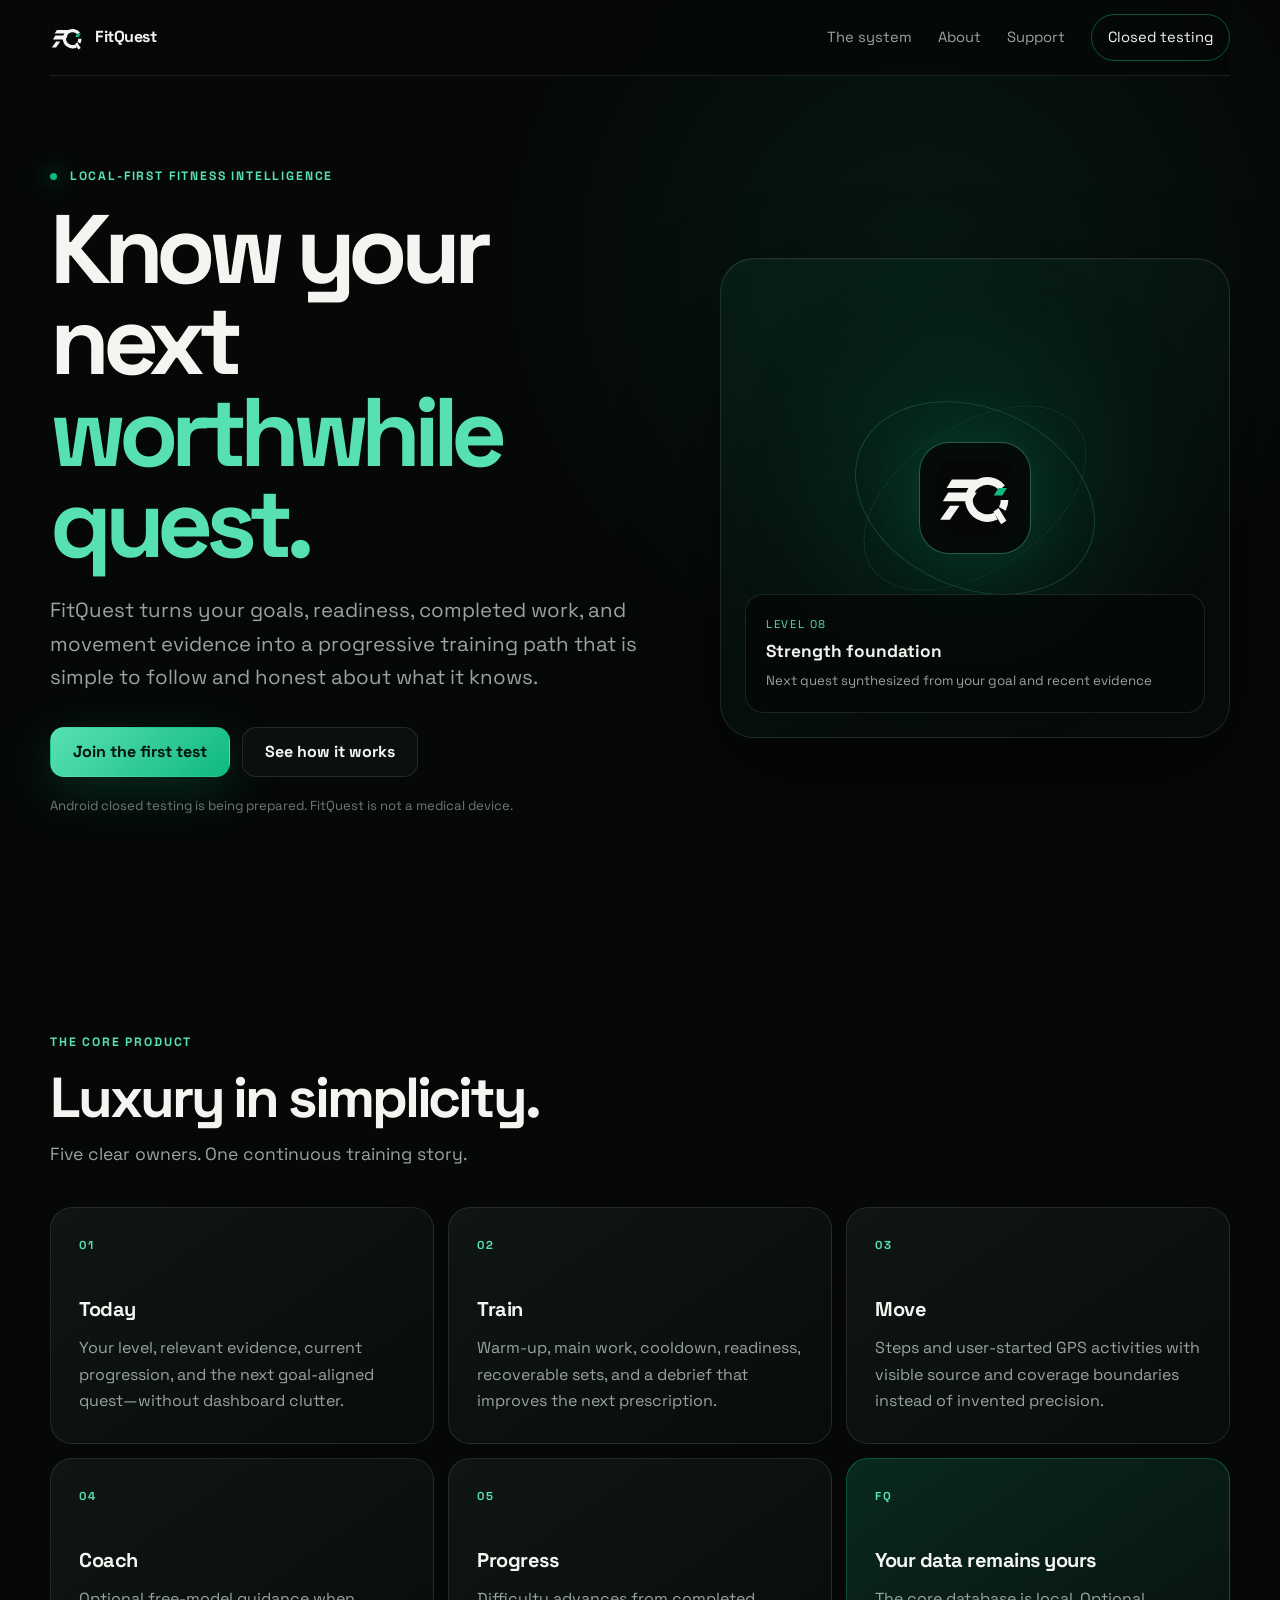
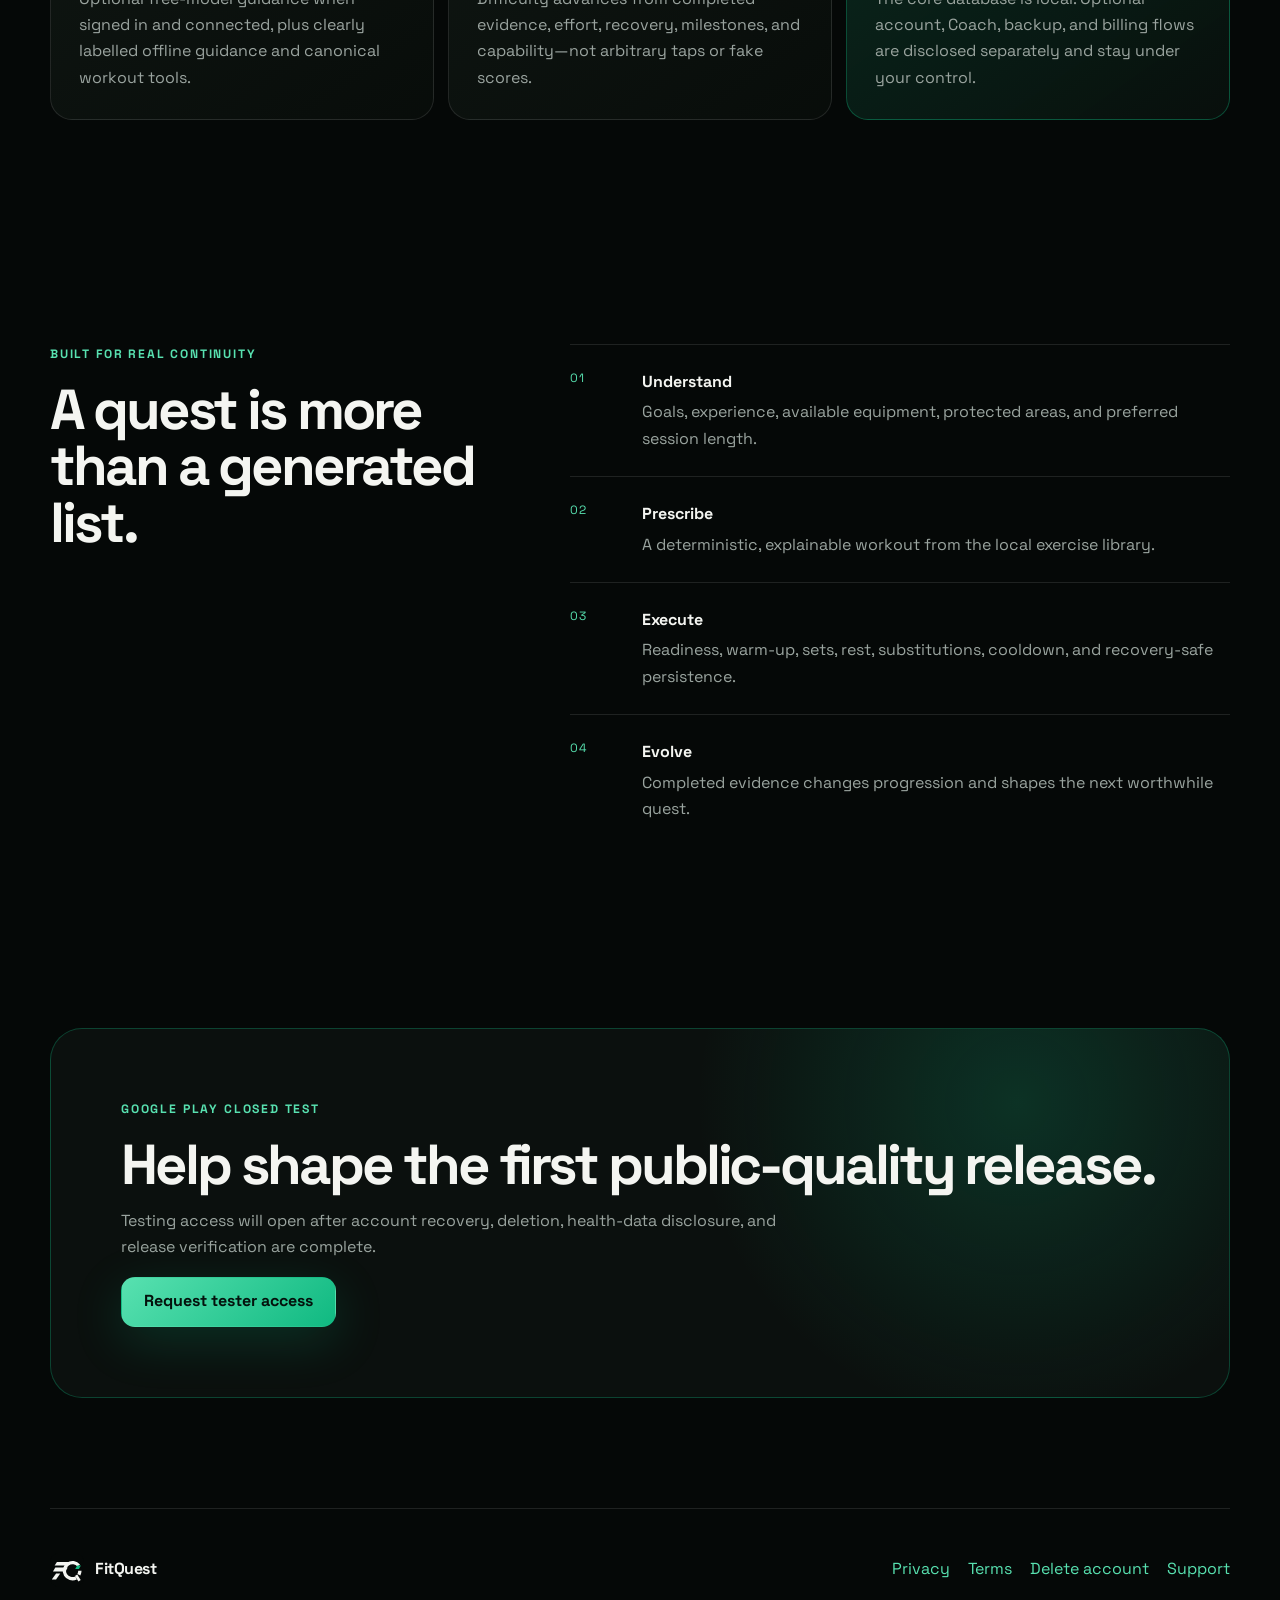
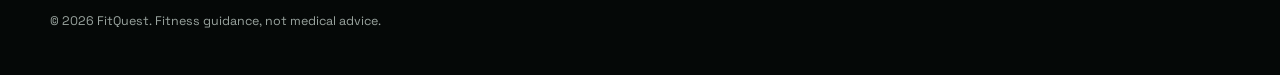
==== index.html @ b7fdf528 "Publish FitQuest website" ====
<!doctype html>
<html lang="en">
<head>
  <meta charset="utf-8">
  <meta name="viewport" content="width=device-width,initial-scale=1">
  <meta name="description" content="FitQuest is a local-first fitness quest engine that turns goals and training evidence into a clear next workout.">
  <meta name="theme-color" content="#050807">
  <meta property="og:title" content="FitQuest — Your next worthwhile quest">
  <meta property="og:description" content="Progressive workouts, honest movement evidence, and optional AI guidance in one premium fitness system.">
  <title>FitQuest — Your next worthwhile quest</title>
  <link rel="icon" href="brand-mark.svg" type="image/svg+xml">
  <link rel="stylesheet" href="css/release.css">
</head>
<body>
  <header class="site-header">
    <a class="brand" href="index.html"><img src="brand-mark.svg" alt=""><span>FitQuest</span></a>
    <nav aria-label="Primary">
      <a href="#system">The system</a>
      <a href="about.html">About</a>
      <a href="support.html">Support</a>
      <a class="nav-action" href="#testing">Closed testing</a>
    </nav>
  </header>

  <main>
    <section class="hero">
      <div class="hero-copy">
        <p class="eyebrow"><span class="signal"></span> Local-first fitness intelligence</p>
        <h1>Know your next <span>worthwhile quest.</span></h1>
        <p class="lede">FitQuest turns your goals, readiness, completed work, and movement evidence into a progressive training path that is simple to follow and honest about what it knows.</p>
        <div class="actions">
          <a class="button primary" href="#testing">Join the first test</a>
          <a class="button secondary" href="#system">See how it works</a>
        </div>
        <p class="fine">Android closed testing is being prepared. FitQuest is not a medical device.</p>
      </div>
      <div class="quest-visual" aria-label="FitQuest progression preview">
        <div class="orbit orbit-a"></div>
        <div class="orbit orbit-b"></div>
        <div class="quest-core"><img src="brand-mark.svg" alt="FitQuest mark"></div>
        <div class="quest-label"><span>LEVEL 08</span><strong>Strength foundation</strong><small>Next quest synthesized from your goal and recent evidence</small></div>
      </div>
    </section>

    <section class="section" id="system">
      <p class="eyebrow">The CORE Product</p>
      <h2>Luxury in simplicity.</h2>
      <p class="section-intro">Five clear owners. One continuous training story.</p>
      <div class="feature-grid">
        <article class="panel"><span class="index">01</span><h3>Today</h3><p>Your level, relevant evidence, current progression, and the next goal-aligned quest—without dashboard clutter.</p></article>
        <article class="panel"><span class="index">02</span><h3>Train</h3><p>Warm-up, main work, cooldown, readiness, recoverable sets, and a debrief that improves the next prescription.</p></article>
        <article class="panel"><span class="index">03</span><h3>Move</h3><p>Steps and user-started GPS activities with visible source and coverage boundaries instead of invented precision.</p></article>
        <article class="panel"><span class="index">04</span><h3>Coach</h3><p>Optional free-model guidance when signed in and connected, plus clearly labelled offline guidance and canonical workout tools.</p></article>
        <article class="panel"><span class="index">05</span><h3>Progress</h3><p>Difficulty advances from completed evidence, effort, recovery, milestones, and capability—not arbitrary taps or fake scores.</p></article>
        <article class="panel accent-panel"><span class="index">FQ</span><h3>Your data remains yours</h3><p>The core database is local. Optional account, Coach, backup, and billing flows are disclosed separately and stay under your control.</p></article>
      </div>
    </section>

    <section class="section split">
      <div>
        <p class="eyebrow">Built for real continuity</p>
        <h2>A quest is more than a generated list.</h2>
      </div>
      <ol class="flow">
        <li><span>01</span><div><strong>Understand</strong><p>Goals, experience, available equipment, protected areas, and preferred session length.</p></div></li>
        <li><span>02</span><div><strong>Prescribe</strong><p>A deterministic, explainable workout from the local exercise library.</p></div></li>
        <li><span>03</span><div><strong>Execute</strong><p>Readiness, warm-up, sets, rest, substitutions, cooldown, and recovery-safe persistence.</p></div></li>
        <li><span>04</span><div><strong>Evolve</strong><p>Completed evidence changes progression and shapes the next worthwhile quest.</p></div></li>
      </ol>
    </section>

    <section class="cta" id="testing">
      <p class="eyebrow">Google Play closed test</p>
      <h2>Help shape the first public-quality release.</h2>
      <p>Testing access will open after account recovery, deletion, health-data disclosure, and release verification are complete.</p>
      <a class="button primary" href="mailto:fitquestsupp0rt@gmail.com?subject=FitQuest%20closed%20test">Request tester access</a>
    </section>
  </main>

  <footer>
    <a class="brand" href="index.html"><img src="brand-mark.svg" alt=""><span>FitQuest</span></a>
    <div><a href="privacy.html">Privacy</a><a href="terms.html">Terms</a><a href="delete-account.html">Delete account</a><a href="support.html">Support</a></div>
    <p>© 2026 FitQuest. Fitness guidance, not medical advice.</p>
  </footer>
</body>
</html>
---- css/release.css ----
@import url('https://fonts.googleapis.com/css2?family=Space+Grotesk:wght@400;500;600;700&display=swap');

:root {
  --bg: #050807;
  --surface: #0b100e;
  --surface-2: #111815;
  --border: rgba(244, 245, 241, .11);
  --text: #f4f5f1;
  --muted: #9aa49f;
  --accent: #10b981;
  --accent-2: #58e1b0;
  --danger: #f16868;
  --max: 1180px;
}

* { box-sizing: border-box; }
html { background: var(--bg); color-scheme: dark; scroll-behavior: smooth; }
body { margin: 0; color: var(--text); background: radial-gradient(circle at 72% 8%, rgba(16,185,129,.09), transparent 26rem), var(--bg); font-family: 'Space Grotesk', system-ui, sans-serif; line-height: 1.65; -webkit-font-smoothing: antialiased; }
body::before { content: ""; position: fixed; inset: 0; pointer-events: none; opacity: .13; background-image: linear-gradient(rgba(255,255,255,.018) 1px, transparent 1px), linear-gradient(90deg, rgba(255,255,255,.018) 1px, transparent 1px); background-size: 44px 44px; mask-image: linear-gradient(to bottom, black, transparent 80%); }
a { color: var(--accent-2); text-decoration: none; }
a:hover { color: #fff; }
.site-header { position: sticky; top: 0; z-index: 5; display: flex; align-items: center; justify-content: space-between; width: min(calc(100% - 40px), var(--max)); min-height: 76px; margin: 0 auto; border-bottom: 1px solid var(--border); background: rgba(5,8,7,.82); backdrop-filter: blur(18px); }
.brand { display: inline-flex; align-items: center; gap: 11px; color: var(--text); font-weight: 700; letter-spacing: -.03em; }
.brand img { width: 34px; height: 34px; border-radius: 9px; }
nav { display: flex; align-items: center; gap: 26px; font-size: .92rem; }
nav a { color: var(--muted); }
nav a[aria-current="page"] { color: var(--text); }
.nav-action { padding: 10px 16px; color: var(--text); border: 1px solid rgba(16,185,129,.42); border-radius: 999px; }
main { position: relative; }
.hero { display: grid; grid-template-columns: minmax(0,1.08fr) minmax(340px,.92fr); align-items: center; gap: 72px; width: min(calc(100% - 40px), var(--max)); min-height: 720px; margin: 0 auto; padding: 90px 0; }
.eyebrow { margin: 0 0 18px; color: var(--accent-2); font-size: .76rem; font-weight: 700; letter-spacing: .15em; text-transform: uppercase; }
.signal { display: inline-block; width: 7px; height: 7px; margin-right: 8px; border-radius: 50%; background: var(--accent); box-shadow: 0 0 20px var(--accent); }
h1,h2,h3,p { margin-top: 0; }
h1 { max-width: 760px; margin-bottom: 24px; font-size: clamp(3.2rem, 7.6vw, 6.8rem); line-height: .94; letter-spacing: -.075em; }
h1 span { color: var(--accent-2); }
h2 { margin-bottom: 14px; font-size: clamp(2.2rem, 4.4vw, 4.25rem); line-height: 1; letter-spacing: -.055em; }
h3 { margin-bottom: 9px; font-size: 1.25rem; letter-spacing: -.025em; }
.lede,.document-lede { max-width: 710px; color: var(--muted); font-size: clamp(1.05rem, 1.7vw, 1.28rem); }
.actions { display: flex; flex-wrap: wrap; gap: 12px; margin: 32px 0 18px; }
.button { display: inline-flex; min-height: 50px; align-items: center; justify-content: center; padding: 0 22px; border: 1px solid transparent; border-radius: 14px; font: inherit; font-weight: 700; cursor: pointer; transition: transform .2s ease, border-color .2s ease, background .2s ease; }
.button:hover { transform: translateY(-2px); }
.button.primary { color: #04110c; background: linear-gradient(135deg, var(--accent-2), var(--accent)); box-shadow: 0 14px 50px rgba(16,185,129,.2); }
.button.secondary { color: var(--text); border-color: var(--border); background: var(--surface); }
.button.danger { color: white; background: #9f3232; }
.button.full { width: 100%; margin-top: 12px; }
.fine { color: #6f7a74; font-size: .82rem; }
.quest-visual { position: relative; display: grid; min-height: 480px; place-items: center; overflow: hidden; border: 1px solid var(--border); border-radius: 34px; background: linear-gradient(145deg, rgba(16,185,129,.07), rgba(10,14,12,.35)); box-shadow: inset 0 1px rgba(255,255,255,.04), 0 30px 90px rgba(0,0,0,.4); }
.quest-visual::before { content: ""; position: absolute; width: 62%; aspect-ratio: 1; border-radius: 50%; background: rgba(16,185,129,.08); filter: blur(52px); }
.orbit { position: absolute; width: 250px; aspect-ratio: 1; border: 1px solid rgba(88,225,176,.22); border-radius: 50%; }
.orbit-a { transform: rotate(24deg) scaleY(.72); }
.orbit-b { transform: rotate(-34deg) scaleY(.58); border-style: dashed; }
.quest-core { z-index: 1; display: grid; width: 112px; aspect-ratio: 1; place-items: center; border: 1px solid rgba(88,225,176,.38); border-radius: 30px; background: rgba(5,8,7,.88); box-shadow: 0 0 70px rgba(16,185,129,.21); }
.quest-core img { width: 78px; border-radius: 19px; }
.quest-label { position: absolute; right: 24px; bottom: 24px; left: 24px; display: grid; padding: 20px; border: 1px solid var(--border); border-radius: 18px; background: rgba(5,8,7,.78); backdrop-filter: blur(14px); }
.quest-label span { color: var(--accent-2); font-size: .7rem; letter-spacing: .14em; }
.quest-label strong { margin: 4px 0; font-size: 1.08rem; }
.quest-label small { color: var(--muted); }
.section { width: min(calc(100% - 40px), var(--max)); margin: 0 auto; padding: 112px 0; }
.section-intro { margin-bottom: 38px; color: var(--muted); font-size: 1.1rem; }
.feature-grid { display: grid; grid-template-columns: repeat(3,1fr); gap: 14px; }
.panel { border: 1px solid var(--border); border-radius: 22px; padding: 28px; background: linear-gradient(145deg, rgba(17,24,21,.88), rgba(9,13,11,.88)); }
.panel p { margin-bottom: 0; color: var(--muted); }
.index { display: block; margin-bottom: 38px; color: var(--accent-2); font-size: .72rem; font-weight: 700; letter-spacing: .14em; }
.accent-panel { border-color: rgba(16,185,129,.35); background: linear-gradient(145deg, rgba(11,54,39,.72), rgba(9,16,13,.92)); }
.split { display: grid; grid-template-columns: .8fr 1.2fr; gap: 80px; }
.flow { margin: 0; padding: 0; list-style: none; }
.flow li { display: grid; grid-template-columns: 54px 1fr; gap: 18px; padding: 24px 0; border-top: 1px solid var(--border); }
.flow li > span { color: var(--accent-2); font-size: .75rem; letter-spacing: .12em; }
.flow p { margin: 4px 0 0; color: var(--muted); }
.cta { width: min(calc(100% - 40px), var(--max)); margin: 70px auto 110px; padding: 70px; border: 1px solid rgba(16,185,129,.3); border-radius: 32px; background: radial-gradient(circle at 82% 20%, rgba(16,185,129,.2), transparent 20rem), var(--surface); }
.cta p:not(.eyebrow) { max-width: 680px; color: var(--muted); }
footer { display: grid; grid-template-columns: 1fr auto; align-items: center; gap: 24px; width: min(calc(100% - 40px), var(--max)); margin: 0 auto; padding: 44px 0; border-top: 1px solid var(--border); color: var(--muted); }
footer div { display: flex; flex-wrap: wrap; gap: 18px; }
footer p { grid-column: 1/-1; margin: 0; font-size: .78rem; }
.document { width: min(calc(100% - 40px), 900px); margin: 0 auto; padding: 110px 0 130px; }
.document.narrow { max-width: 760px; }
.document > h1 { font-size: clamp(3rem, 7vw, 5.8rem); }
.document-lede { margin-bottom: 46px; }
.prose { padding: clamp(26px, 5vw, 52px); }
.prose h2 { margin-top: 44px; font-size: clamp(1.65rem, 3vw, 2.35rem); }
.prose h2:first-child { margin-top: 0; }
.prose h3 { margin-top: 30px; }
.prose p,.prose li { color: var(--muted); }
.prose ul,.prose ol { padding-left: 22px; }
.prose li { margin: 8px 0; }
.callout { margin: 24px 0; padding: 24px 26px; border: 1px solid rgba(16,185,129,.32); border-radius: 18px; background: rgba(16,185,129,.07); }
.callout strong { display: block; margin-bottom: 7px; }
.callout p { margin: 0; color: var(--muted); }
.callout.warning { border-color: rgba(241,104,104,.34); background: rgba(241,104,104,.07); }
.faq { display: grid; gap: 12px; margin-top: 48px; }
.faq details { border: 1px solid var(--border); border-radius: 18px; background: var(--surface); }
.faq summary { padding: 22px 24px; font-weight: 700; cursor: pointer; }
.faq details p { margin: 0; padding: 0 24px 24px; color: var(--muted); }
.recovery-shell { display: grid; min-height: 100vh; place-items: center; padding: 24px; }
.recovery-card { width: min(100%, 510px); padding: clamp(28px, 6vw, 52px); border: 1px solid var(--border); border-radius: 30px; background: rgba(11,16,14,.94); box-shadow: 0 30px 100px rgba(0,0,0,.5); }
.recovery-card h1 { font-size: clamp(2.4rem, 9vw, 4.2rem); }
.recovery-card > p:not(.eyebrow) { color: var(--muted); }
.recovery-mark { display: grid; width: 72px; height: 72px; place-items: center; margin-bottom: 28px; border: 1px solid rgba(16,185,129,.35); border-radius: 20px; background: rgba(16,185,129,.06); }
.recovery-mark img { width: 54px; border-radius: 14px; }

@media (max-width: 860px) {
  nav a:not(.nav-action) { display: none; }
  .hero { grid-template-columns: 1fr; min-height: auto; padding-top: 70px; }
  .quest-visual { min-height: 390px; }
  .feature-grid { grid-template-columns: 1fr 1fr; }
  .split { grid-template-columns: 1fr; gap: 28px; }
  .cta { padding: 42px 28px; }
}

@media (max-width: 580px) {
  .site-header { width: min(calc(100% - 28px), var(--max)); }
  .brand span { font-size: .95rem; }
  .hero,.section,.cta,footer,.document { width: min(calc(100% - 28px), var(--max)); }
  .hero { gap: 44px; padding: 58px 0 80px; }
  .feature-grid { grid-template-columns: 1fr; }
  .section { padding: 82px 0; }
  .quest-visual { min-height: 340px; border-radius: 26px; }
  .quest-core { width: 92px; }
  footer { grid-template-columns: 1fr; }
}

@media (prefers-reduced-motion: reduce) {
  *,*::before,*::after { scroll-behavior: auto !important; transition: none !important; animation: none !important; }
}
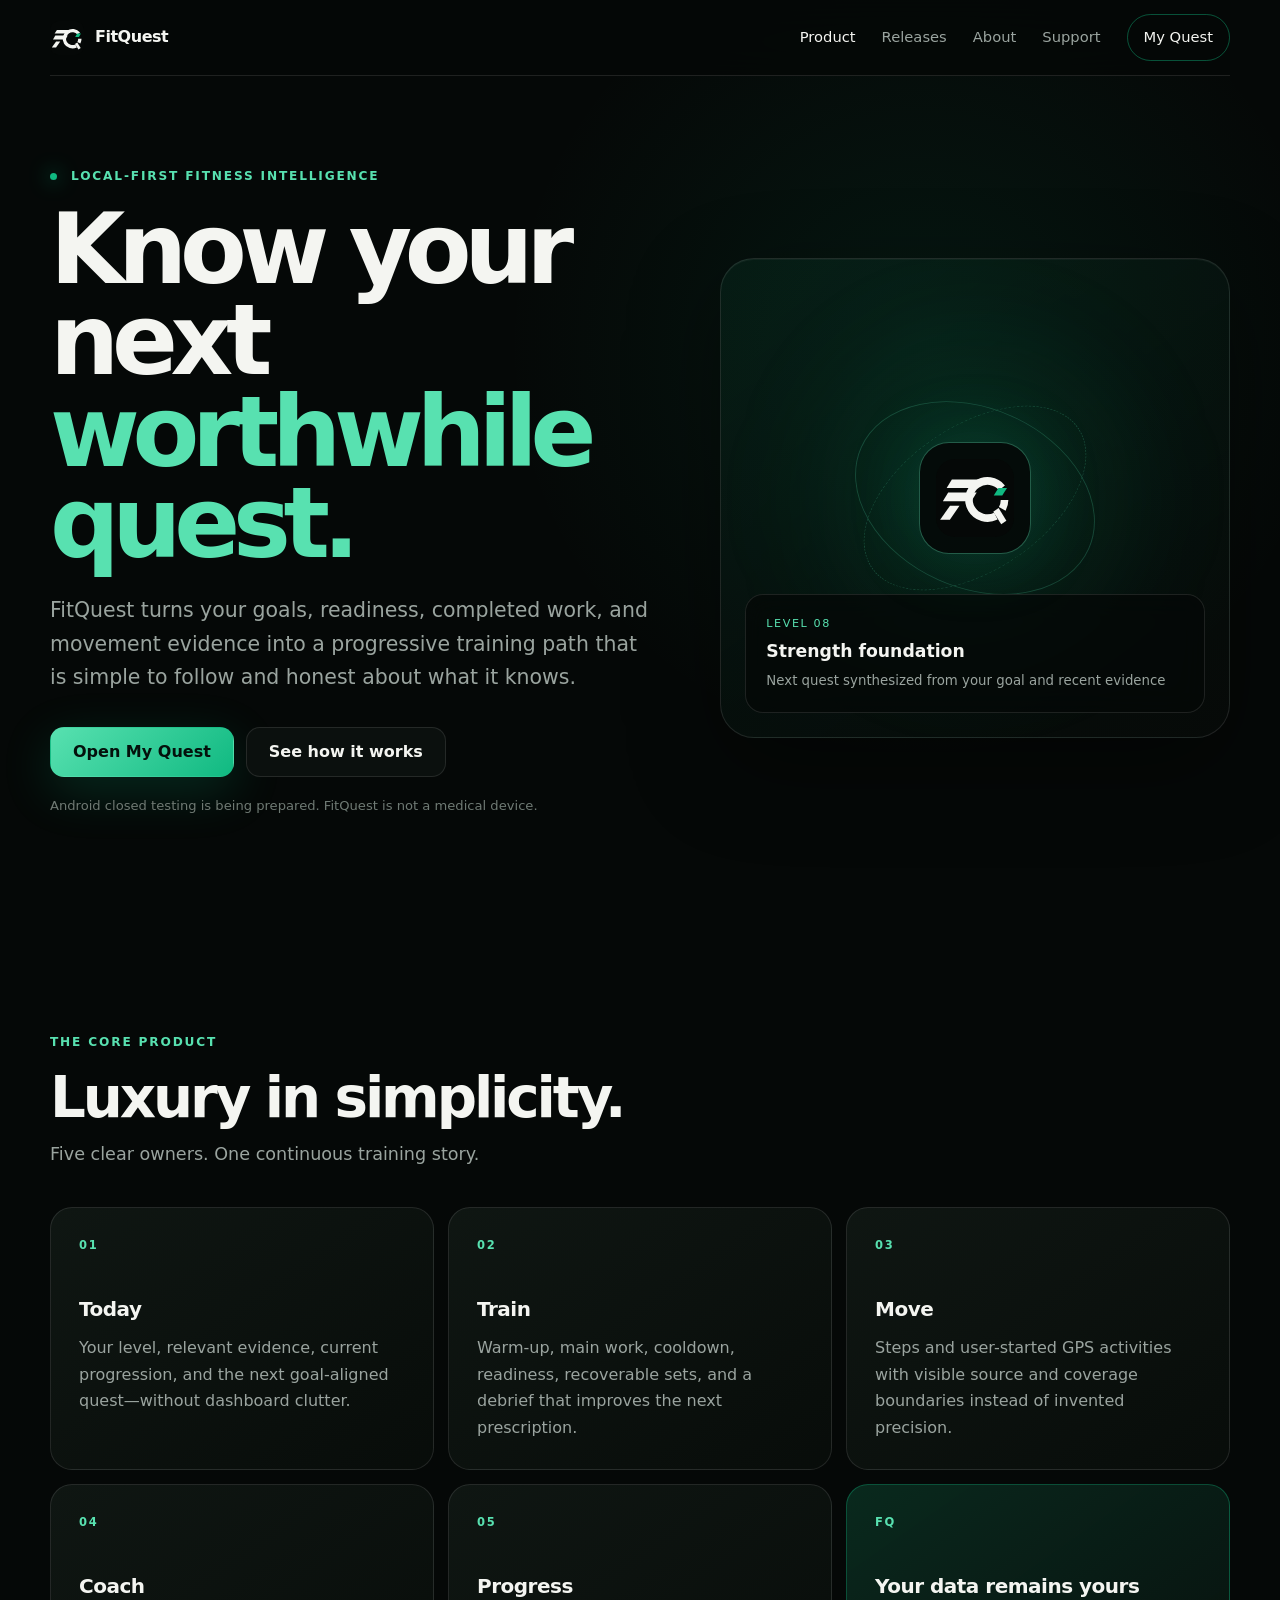
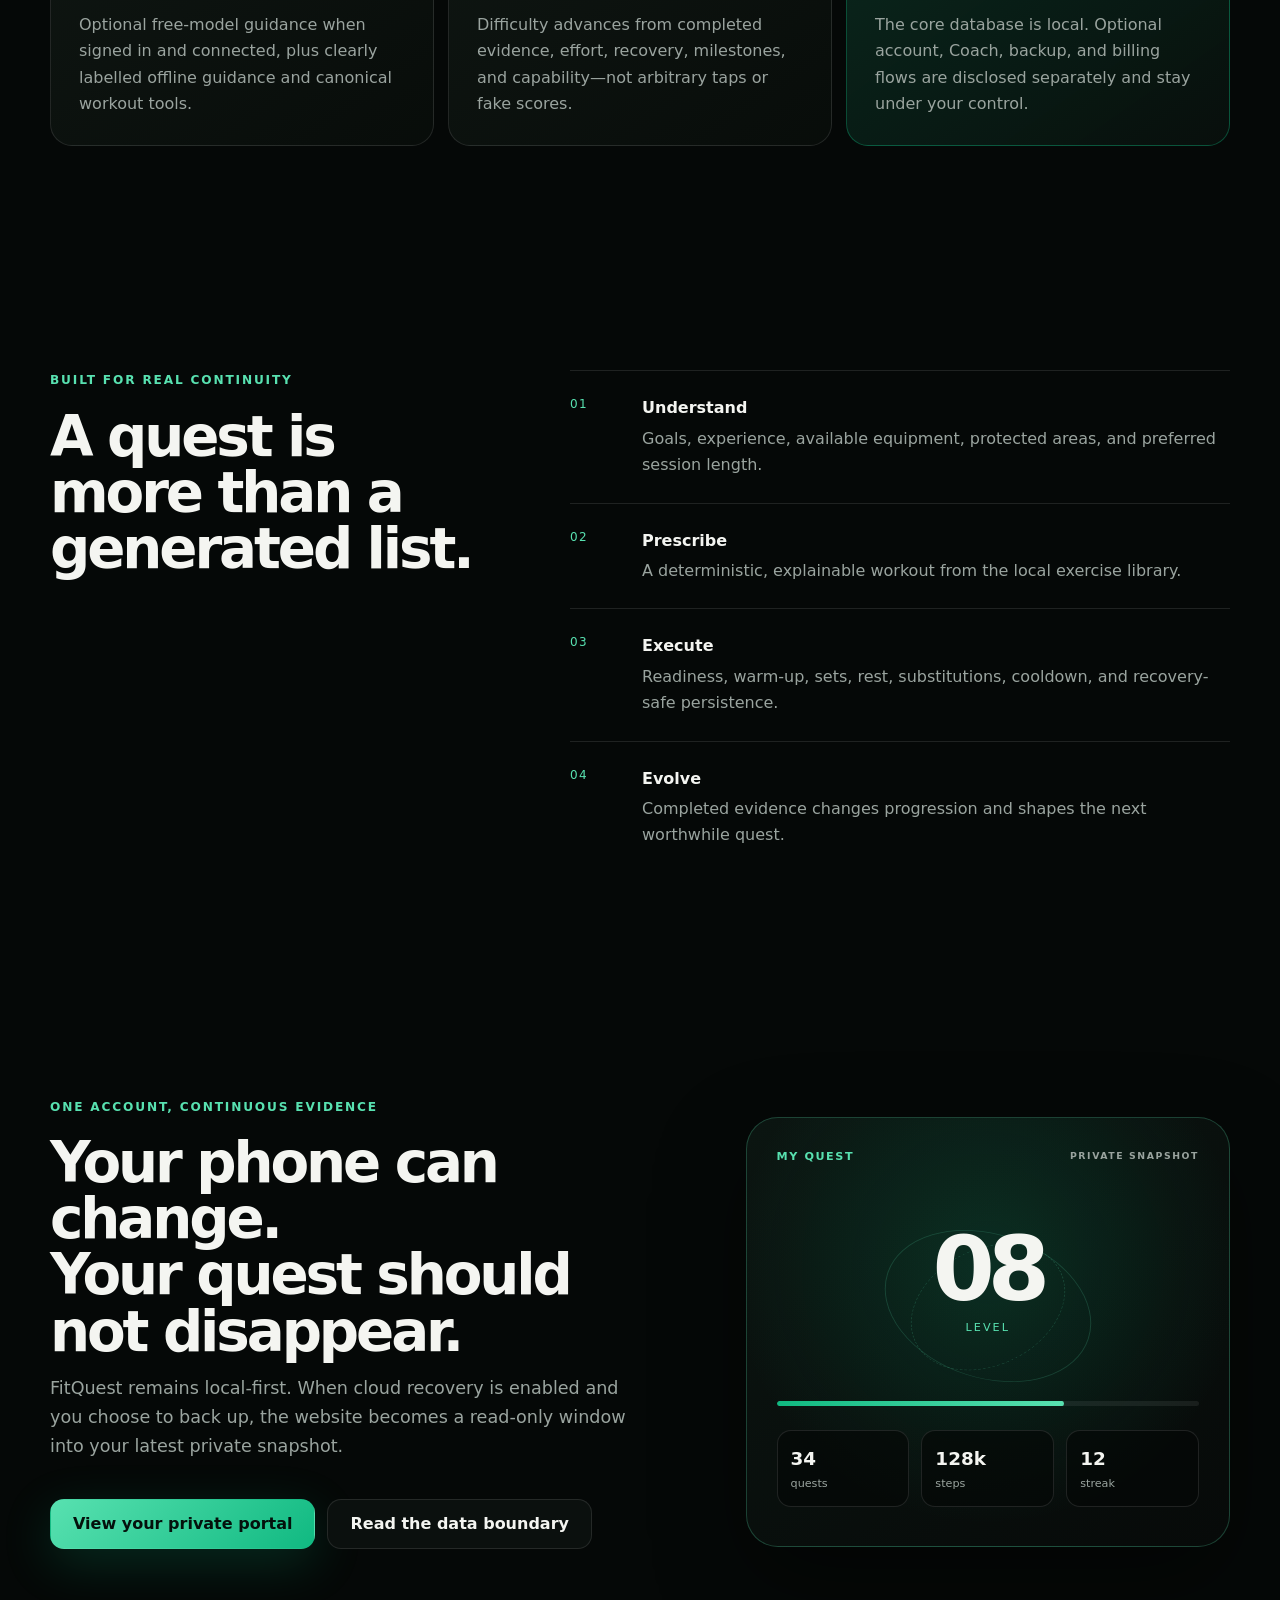
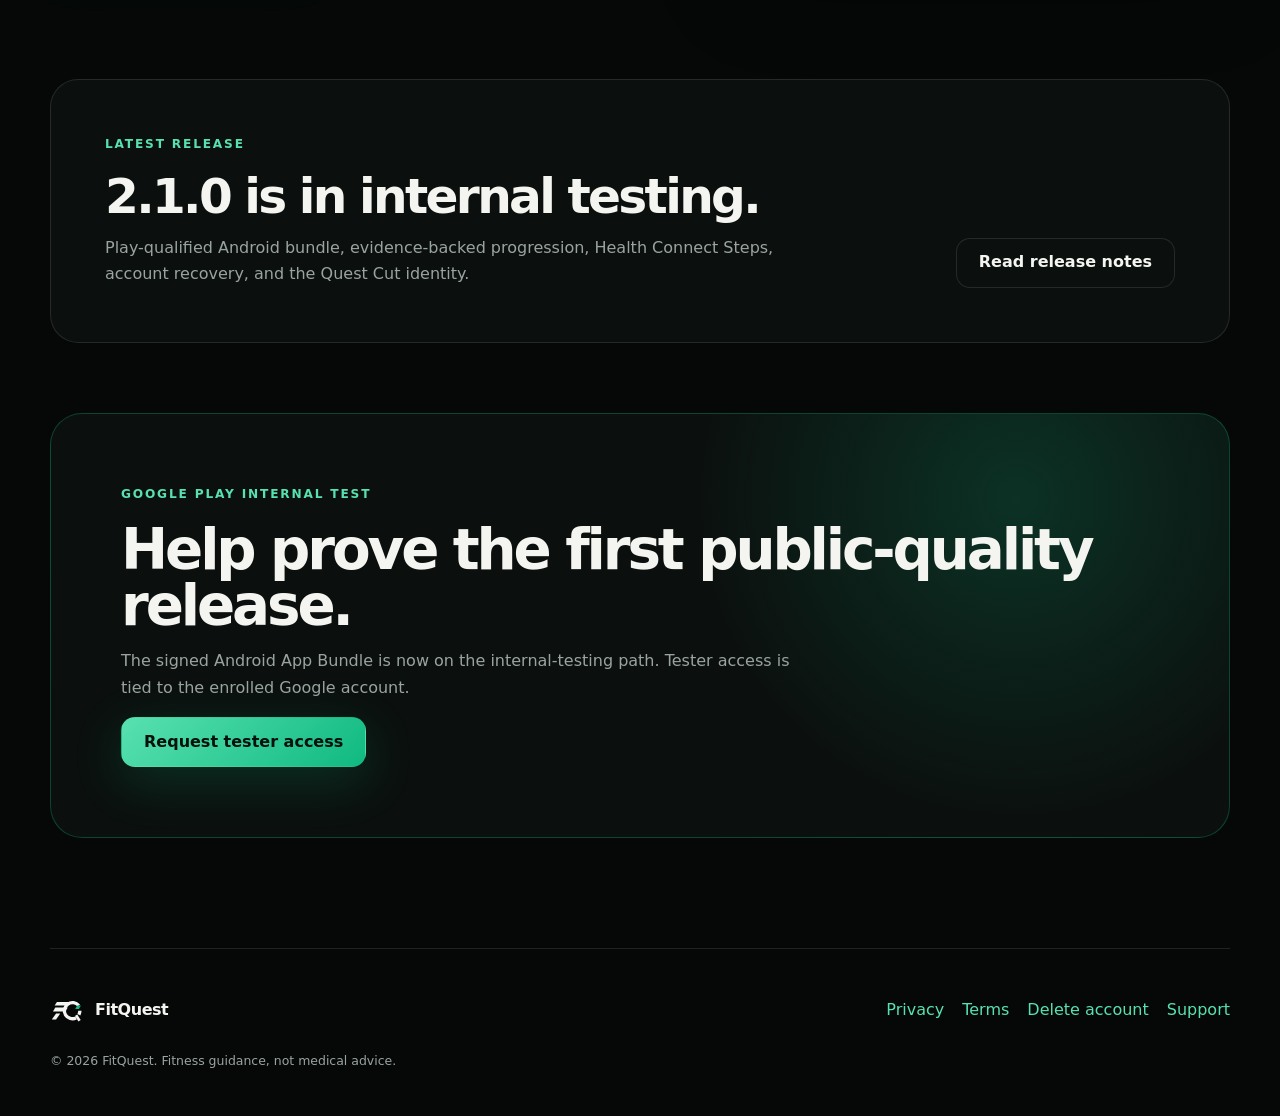
==== commit f2a77dc1: "Build FitQuest account and release portal" ====
--- a/index.html
+++ b/index.html
@@ -10,16 +10,12 @@
   <title>FitQuest — Your next worthwhile quest</title>
   <link rel="icon" href="brand-mark.svg" type="image/svg+xml">
   <link rel="stylesheet" href="css/release.css">
+  <script src="js/site.js" defer></script>
 </head>
 <body>
   <header class="site-header">
     <a class="brand" href="index.html"><img src="brand-mark.svg" alt=""><span>FitQuest</span></a>
-    <nav aria-label="Primary">
-      <a href="#system">The system</a>
-      <a href="about.html">About</a>
-      <a href="support.html">Support</a>
-      <a class="nav-action" href="#testing">Closed testing</a>
-    </nav>
+    <nav aria-label="Primary"></nav>
   </header>
 
   <main>
@@ -29,7 +25,7 @@
         <h1>Know your next <span>worthwhile quest.</span></h1>
         <p class="lede">FitQuest turns your goals, readiness, completed work, and movement evidence into a progressive training path that is simple to follow and honest about what it knows.</p>
         <div class="actions">
-          <a class="button primary" href="#testing">Join the first test</a>
+          <a class="button primary" href="account.html">Open My Quest</a>
           <a class="button secondary" href="#system">See how it works</a>
         </div>
         <p class="fine">Android closed testing is being prepared. FitQuest is not a medical device.</p>
@@ -69,18 +65,45 @@
       </ol>
     </section>
 
+    <section class="section continuity">
+      <div class="continuity-copy">
+        <p class="eyebrow">One account, continuous evidence</p>
+        <h2>Your phone can change.<br>Your quest should not disappear.</h2>
+        <p class="section-intro">FitQuest remains local-first. When cloud recovery is enabled and you choose to back up, the website becomes a read-only window into your latest private snapshot.</p>
+        <div class="actions">
+          <a class="button primary" href="account.html">View your private portal</a>
+          <a class="button secondary" href="privacy.html">Read the data boundary</a>
+        </div>
+      </div>
+      <div class="portal-preview" aria-label="Private progress portal preview">
+        <div class="preview-top"><span>MY QUEST</span><small>PRIVATE SNAPSHOT</small></div>
+        <div class="preview-level"><strong>08</strong><span>LEVEL</span></div>
+        <div class="preview-progress"><span style="transform:scaleX(.68)"></span></div>
+        <div class="preview-stats"><span><strong>34</strong><small>quests</small></span><span><strong>128k</strong><small>steps</small></span><span><strong>12</strong><small>streak</small></span></div>
+      </div>
+    </section>
+
+    <section class="section release-strip">
+      <div>
+        <p class="eyebrow">Latest release</p>
+        <h2>2.1.0 is in internal testing.</h2>
+        <p>Play-qualified Android bundle, evidence-backed progression, Health Connect Steps, account recovery, and the Quest Cut identity.</p>
+      </div>
+      <a class="button secondary" href="releases.html">Read release notes</a>
+    </section>
+
     <section class="cta" id="testing">
-      <p class="eyebrow">Google Play closed test</p>
-      <h2>Help shape the first public-quality release.</h2>
-      <p>Testing access will open after account recovery, deletion, health-data disclosure, and release verification are complete.</p>
-      <a class="button primary" href="mailto:fitquestsupp0rt@gmail.com?subject=FitQuest%20closed%20test">Request tester access</a>
+      <p class="eyebrow">Google Play internal test</p>
+      <h2>Help prove the first public-quality release.</h2>
+      <p>The signed Android App Bundle is now on the internal-testing path. Tester access is tied to the enrolled Google account.</p>
+      <a class="button primary" href="mailto:fitquestsupp0rt@gmail.com?subject=FitQuest%20internal%20test">Request tester access</a>
     </section>
   </main>
 
   <footer>
     <a class="brand" href="index.html"><img src="brand-mark.svg" alt=""><span>FitQuest</span></a>
     <div><a href="privacy.html">Privacy</a><a href="terms.html">Terms</a><a href="delete-account.html">Delete account</a><a href="support.html">Support</a></div>
-    <p>© 2026 FitQuest. Fitness guidance, not medical advice.</p>
+    <p>© <span data-current-year>2026</span> FitQuest. Fitness guidance, not medical advice.</p>
   </footer>
 </body>
 </html>
--- a/css/release.css
+++ b/css/release.css
@@ -1,5 +1,3 @@
-@import url('https://fonts.googleapis.com/css2?family=Space+Grotesk:wght@400;500;600;700&display=swap');
-
 :root {
   --bg: #050807;
   --surface: #0b100e;
@@ -15,10 +13,13 @@
 
 * { box-sizing: border-box; }
 html { background: var(--bg); color-scheme: dark; scroll-behavior: smooth; }
-body { margin: 0; color: var(--text); background: radial-gradient(circle at 72% 8%, rgba(16,185,129,.09), transparent 26rem), var(--bg); font-family: 'Space Grotesk', system-ui, sans-serif; line-height: 1.65; -webkit-font-smoothing: antialiased; }
+body { margin: 0; color: var(--text); background: radial-gradient(circle at 72% 8%, rgba(16,185,129,.09), transparent 26rem), var(--bg); font-family: Inter, ui-sans-serif, system-ui, -apple-system, BlinkMacSystemFont, "Segoe UI", sans-serif; line-height: 1.65; -webkit-font-smoothing: antialiased; }
 body::before { content: ""; position: fixed; inset: 0; pointer-events: none; opacity: .13; background-image: linear-gradient(rgba(255,255,255,.018) 1px, transparent 1px), linear-gradient(90deg, rgba(255,255,255,.018) 1px, transparent 1px); background-size: 44px 44px; mask-image: linear-gradient(to bottom, black, transparent 80%); }
 a { color: var(--accent-2); text-decoration: none; }
 a:hover { color: #fff; }
+[hidden] { display: none !important; }
+button,input { font: inherit; }
+:focus-visible { outline: 3px solid rgba(88,225,176,.55); outline-offset: 4px; }
 .site-header { position: sticky; top: 0; z-index: 5; display: flex; align-items: center; justify-content: space-between; width: min(calc(100% - 40px), var(--max)); min-height: 76px; margin: 0 auto; border-bottom: 1px solid var(--border); background: rgba(5,8,7,.82); backdrop-filter: blur(18px); }
 .brand { display: inline-flex; align-items: center; gap: 11px; color: var(--text); font-weight: 700; letter-spacing: -.03em; }
 .brand img { width: 34px; height: 34px; border-radius: 9px; }
@@ -26,6 +27,10 @@
 nav a { color: var(--muted); }
 nav a[aria-current="page"] { color: var(--text); }
 .nav-action { padding: 10px 16px; color: var(--text); border: 1px solid rgba(16,185,129,.42); border-radius: 999px; }
+.menu-button { display: none; width: 46px; height: 46px; place-items: center; padding: 0; border: 1px solid var(--border); border-radius: 14px; color: var(--text); background: var(--surface); }
+.menu-button span { position: absolute; width: 20px; height: 2px; border-radius: 2px; background: currentColor; transition: transform .2s ease; }
+.menu-button span:first-child { transform: translateY(-4px); }
+.menu-button span:last-child { transform: translateY(4px); }
 main { position: relative; }
 .hero { display: grid; grid-template-columns: minmax(0,1.08fr) minmax(340px,.92fr); align-items: center; gap: 72px; width: min(calc(100% - 40px), var(--max)); min-height: 720px; margin: 0 auto; padding: 90px 0; }
 .eyebrow { margin: 0 0 18px; color: var(--accent-2); font-size: .76rem; font-weight: 700; letter-spacing: .15em; text-transform: uppercase; }
@@ -69,6 +74,25 @@
 .flow p { margin: 4px 0 0; color: var(--muted); }
 .cta { width: min(calc(100% - 40px), var(--max)); margin: 70px auto 110px; padding: 70px; border: 1px solid rgba(16,185,129,.3); border-radius: 32px; background: radial-gradient(circle at 82% 20%, rgba(16,185,129,.2), transparent 20rem), var(--surface); }
 .cta p:not(.eyebrow) { max-width: 680px; color: var(--muted); }
+.cta.compact { margin-bottom: 40px; }
+.continuity { display: grid; grid-template-columns: minmax(0,1fr) minmax(340px,.8fr); align-items: center; gap: 90px; }
+.portal-preview { position: relative; min-height: 430px; padding: 30px; overflow: hidden; border: 1px solid rgba(88,225,176,.25); border-radius: 32px; background: radial-gradient(circle at 50% 35%, rgba(16,185,129,.18), transparent 16rem), linear-gradient(145deg,#0b1511,#070a09); box-shadow: 0 34px 90px rgba(0,0,0,.42); }
+.portal-preview::before,.portal-preview::after { content: ""; position: absolute; inset: 82px auto auto 50%; width: 210px; aspect-ratio: 1; border: 1px solid rgba(88,225,176,.18); border-radius: 50%; transform: translateX(-50%) rotate(18deg) scaleY(.68); }
+.portal-preview::after { inset: 108px auto auto 50%; width: 160px; border-style: dashed; transform: translateX(-50%) rotate(-26deg) scaleY(.72); }
+.preview-top { display: flex; justify-content: space-between; color: var(--accent-2); font-size: .7rem; font-weight: 700; letter-spacing: .14em; }
+.preview-top small { color: var(--muted); }
+.preview-level { position: relative; z-index: 1; display: grid; place-content: center; min-height: 235px; text-align: center; }
+.preview-level strong { font-size: 5.6rem; line-height: .85; letter-spacing: -.08em; }
+.preview-level span { margin-top: 12px; color: var(--accent-2); font-size: .7rem; letter-spacing: .18em; }
+.preview-progress,.progress-track { overflow: hidden; height: 5px; border-radius: 999px; background: rgba(255,255,255,.07); }
+.preview-progress span,.progress-track span { display: block; width: 100%; height: 100%; border-radius: inherit; background: linear-gradient(90deg,var(--accent),var(--accent-2)); transform-origin: left center; }
+.preview-stats { display: grid; grid-template-columns: repeat(3,1fr); gap: 12px; margin-top: 24px; }
+.preview-stats > span { display: grid; padding: 13px; border: 1px solid var(--border); border-radius: 14px; background: rgba(5,8,7,.68); }
+.preview-stats strong { font-size: 1.15rem; }
+.preview-stats small { color: var(--muted); font-size: .7rem; }
+.release-strip { display: flex; align-items: end; justify-content: space-between; gap: 36px; padding: 54px; border: 1px solid var(--border); border-radius: 28px; background: var(--surface); }
+.release-strip h2 { font-size: clamp(2rem,3.8vw,3.4rem); }
+.release-strip p:not(.eyebrow) { max-width: 700px; margin-bottom: 0; color: var(--muted); }
 footer { display: grid; grid-template-columns: 1fr auto; align-items: center; gap: 24px; width: min(calc(100% - 40px), var(--max)); margin: 0 auto; padding: 44px 0; border-top: 1px solid var(--border); color: var(--muted); }
 footer div { display: flex; flex-wrap: wrap; gap: 18px; }
 footer p { grid-column: 1/-1; margin: 0; font-size: .78rem; }
@@ -98,13 +122,81 @@
 .recovery-mark { display: grid; width: 72px; height: 72px; place-items: center; margin-bottom: 28px; border: 1px solid rgba(16,185,129,.35); border-radius: 20px; background: rgba(16,185,129,.06); }
 .recovery-mark img { width: 54px; border-radius: 14px; }
 
+.account-shell { display: grid; grid-template-columns: minmax(0,1.05fr) minmax(370px,.75fr); align-items: start; gap: 76px; width: min(calc(100% - 40px), var(--max)); min-height: calc(100vh - 76px); margin: 0 auto; padding: 100px 0 130px; }
+.account-intro { position: sticky; top: 150px; }
+.account-intro h1 { font-size: clamp(3.3rem,7.3vw,6.6rem); }
+.account-intro h1 span { color: var(--accent-2); }
+.trust-row { display: flex; flex-wrap: wrap; gap: 9px; margin-top: 30px; }
+.trust-row span { padding: 8px 11px; border: 1px solid var(--border); border-radius: 999px; color: var(--muted); font-size: .72rem; }
+.auth-card { padding: clamp(26px,4.5vw,44px); border: 1px solid var(--border); border-radius: 28px; background: rgba(11,16,14,.94); box-shadow: 0 30px 90px rgba(0,0,0,.36); }
+.auth-card h2 { font-size: clamp(2rem,4vw,3.2rem); }
+.auth-copy { color: var(--muted); }
+.auth-tabs { display: grid; grid-template-columns: 1fr 1fr; gap: 6px; margin-bottom: 36px; padding: 5px; border: 1px solid var(--border); border-radius: 14px; background: var(--bg); }
+.auth-tab { min-height: 42px; border: 0; border-radius: 10px; color: var(--muted); background: transparent; cursor: pointer; }
+.auth-tab.active { color: var(--text); background: var(--surface-2); box-shadow: inset 0 1px rgba(255,255,255,.04); }
+.auth-card form { display: grid; gap: 10px; margin-top: 28px; }
+.auth-card label { margin-top: 8px; color: var(--muted); font-size: .78rem; font-weight: 700; letter-spacing: .04em; }
+.auth-card input { width: 100%; min-height: 54px; padding: 0 16px; border: 1px solid var(--border); border-radius: 13px; color: var(--text); background: #060807; transition: border-color .18s ease, box-shadow .18s ease; }
+.auth-card input:focus { border-color: rgba(88,225,176,.55); outline: 0; box-shadow: 0 0 0 4px rgba(16,185,129,.09); }
+.text-button { display: block; margin: 20px auto 0; padding: 8px; border: 0; color: var(--accent-2); background: transparent; cursor: pointer; }
+.form-status { min-height: 26px; margin: 16px 0 0; color: var(--accent-2); font-size: .86rem; }
+.form-status.error { color: var(--danger); }
+.portal { grid-column: 1/-1; }
+.portal-header { display: flex; align-items: start; justify-content: space-between; gap: 28px; margin-bottom: 32px; }
+.portal-header h2 { font-size: clamp(2.5rem,5vw,4.7rem); }
+.portal-header h2 span { color: var(--accent-2); }
+.level-deck { display: grid; grid-template-columns: 260px 1fr; align-items: center; gap: 46px; padding: clamp(28px,5vw,58px); border: 1px solid rgba(88,225,176,.24); border-radius: 32px; background: radial-gradient(circle at 17% 50%,rgba(16,185,129,.15),transparent 19rem),var(--surface); }
+.level-orbit { position: relative; display: grid; min-height: 210px; place-content: center; text-align: center; }
+.level-orbit::before { content: ""; position: absolute; inset: 0; border: 1px solid rgba(88,225,176,.24); border-radius: 50%; transform: rotate(24deg) scaleY(.74); }
+.level-orbit img { position: absolute; top: 50%; left: 22px; width: 40px; transform: translateY(-50%); }
+.level-orbit span { color: var(--accent-2); font-size: .68rem; letter-spacing: .18em; }
+.level-orbit strong { font-size: 6rem; line-height: .9; letter-spacing: -.09em; }
+.level-copy h3 { font-size: clamp(1.8rem,3vw,2.8rem); }
+.level-copy p { color: var(--muted); }
+.level-copy .progress-track { margin: 28px 0 10px; }
+.level-copy small { color: var(--muted); }
+.metric-grid { display: grid; grid-template-columns: repeat(4,1fr); gap: 12px; margin: 14px 0; }
+.metric-card { display: grid; min-height: 160px; align-content: space-between; padding: 22px; border: 1px solid var(--border); border-radius: 20px; background: var(--surface); }
+.metric-card > span { color: var(--muted); font-size: .78rem; }
+.metric-card strong { font-size: clamp(2.1rem,4vw,3.5rem); letter-spacing: -.06em; }
+.metric-card small { color: var(--muted); line-height: 1.35; }
+.portal-grid,.release-grid { display: grid; grid-template-columns: 1fr 1fr; gap: 14px; margin: 14px 0 30px; }
+.portal-panel { min-height: 270px; }
+.portal-panel .text-link { display: inline-block; margin-top: 24px; }
+.release-hero { display: grid; grid-template-columns: 1fr 230px; align-items: center; gap: 48px; margin: 52px 0 16px; padding: clamp(30px,5vw,58px); border: 1px solid rgba(88,225,176,.28); border-radius: 32px; background: radial-gradient(circle at 82% 40%,rgba(16,185,129,.2),transparent 15rem),var(--surface); }
+.release-hero h2 { font-size: clamp(2.3rem,4.8vw,4rem); }
+.release-hero p:not(.eyebrow) { color: var(--muted); }
+.release-badge { display: inline-block; margin-bottom: 28px; padding: 8px 12px; border: 1px solid rgba(88,225,176,.34); border-radius: 999px; color: var(--accent-2); font-size: .72rem; letter-spacing: .08em; text-transform: uppercase; }
+.release-mark { display: grid; aspect-ratio: 1; place-items: center; border: 1px solid var(--border); border-radius: 28px; background: rgba(5,8,7,.68); }
+.release-mark img { width: 72%; }
+.release-grid { grid-template-columns: repeat(2,1fr); }
+.timeline { margin: 100px 0; }
+.timeline ol { margin: 38px 0 0; padding: 0; list-style: none; }
+.timeline li { display: grid; grid-template-columns: 110px 1fr; gap: 24px; padding: 26px 0; border-top: 1px solid var(--border); }
+.timeline li > span { color: var(--accent-2); font-size: .78rem; letter-spacing: .1em; }
+.timeline li p { margin: 5px 0 0; color: var(--muted); }
+
 @media (max-width: 860px) {
-  nav a:not(.nav-action) { display: none; }
+  .site-header { z-index: 20; }
+  .menu-button { position: relative; display: grid; }
+  .site-header nav { position: absolute; top: 68px; right: 0; left: 0; display: grid; gap: 4px; padding: 14px; border: 1px solid var(--border); border-radius: 18px; background: rgba(8,12,10,.98); box-shadow: 0 28px 70px rgba(0,0,0,.45); opacity: 0; pointer-events: none; transform: translateY(-8px); transition: opacity .18s ease, transform .18s ease; }
+  .site-header nav a { display: block; padding: 12px 14px; border-radius: 11px; }
+  .site-header nav a:hover,.site-header nav a[aria-current="page"] { color: var(--text); background: var(--surface-2); }
+  .site-header .nav-action { border: 0; }
+  .site-header.menu-open nav { opacity: 1; pointer-events: auto; transform: translateY(0); }
+  .site-header.menu-open .menu-button span:first-child { transform: rotate(45deg); }
+  .site-header.menu-open .menu-button span:last-child { transform: rotate(-45deg); }
   .hero { grid-template-columns: 1fr; min-height: auto; padding-top: 70px; }
   .quest-visual { min-height: 390px; }
   .feature-grid { grid-template-columns: 1fr 1fr; }
   .split { grid-template-columns: 1fr; gap: 28px; }
+  .continuity { grid-template-columns: 1fr; gap: 42px; }
+  .release-strip { align-items: start; flex-direction: column; padding: 38px; }
   .cta { padding: 42px 28px; }
+  .account-shell { grid-template-columns: 1fr; gap: 44px; padding-top: 70px; }
+  .account-intro { position: static; }
+  .metric-grid { grid-template-columns: 1fr 1fr; }
+  .level-deck { grid-template-columns: 210px 1fr; }
 }
 
 @media (max-width: 580px) {
@@ -117,6 +209,18 @@
   .quest-visual { min-height: 340px; border-radius: 26px; }
   .quest-core { width: 92px; }
   footer { grid-template-columns: 1fr; }
+  .account-shell { width: min(calc(100% - 28px), var(--max)); }
+  .account-intro h1 { font-size: clamp(3rem,16vw,4.8rem); }
+  .portal-header { align-items: stretch; flex-direction: column; }
+  .level-deck { grid-template-columns: 1fr; gap: 16px; }
+  .level-orbit { min-height: 190px; }
+  .level-orbit img { left: calc(50% - 100px); }
+  .metric-grid,.portal-grid,.release-grid { grid-template-columns: 1fr; }
+  .release-hero { grid-template-columns: 1fr; }
+  .release-mark { display: none; }
+  .timeline li { grid-template-columns: 76px 1fr; gap: 14px; }
+  .preview-stats { gap: 7px; }
+  .portal-preview { padding: 22px; }
 }
 
 @media (prefers-reduced-motion: reduce) {
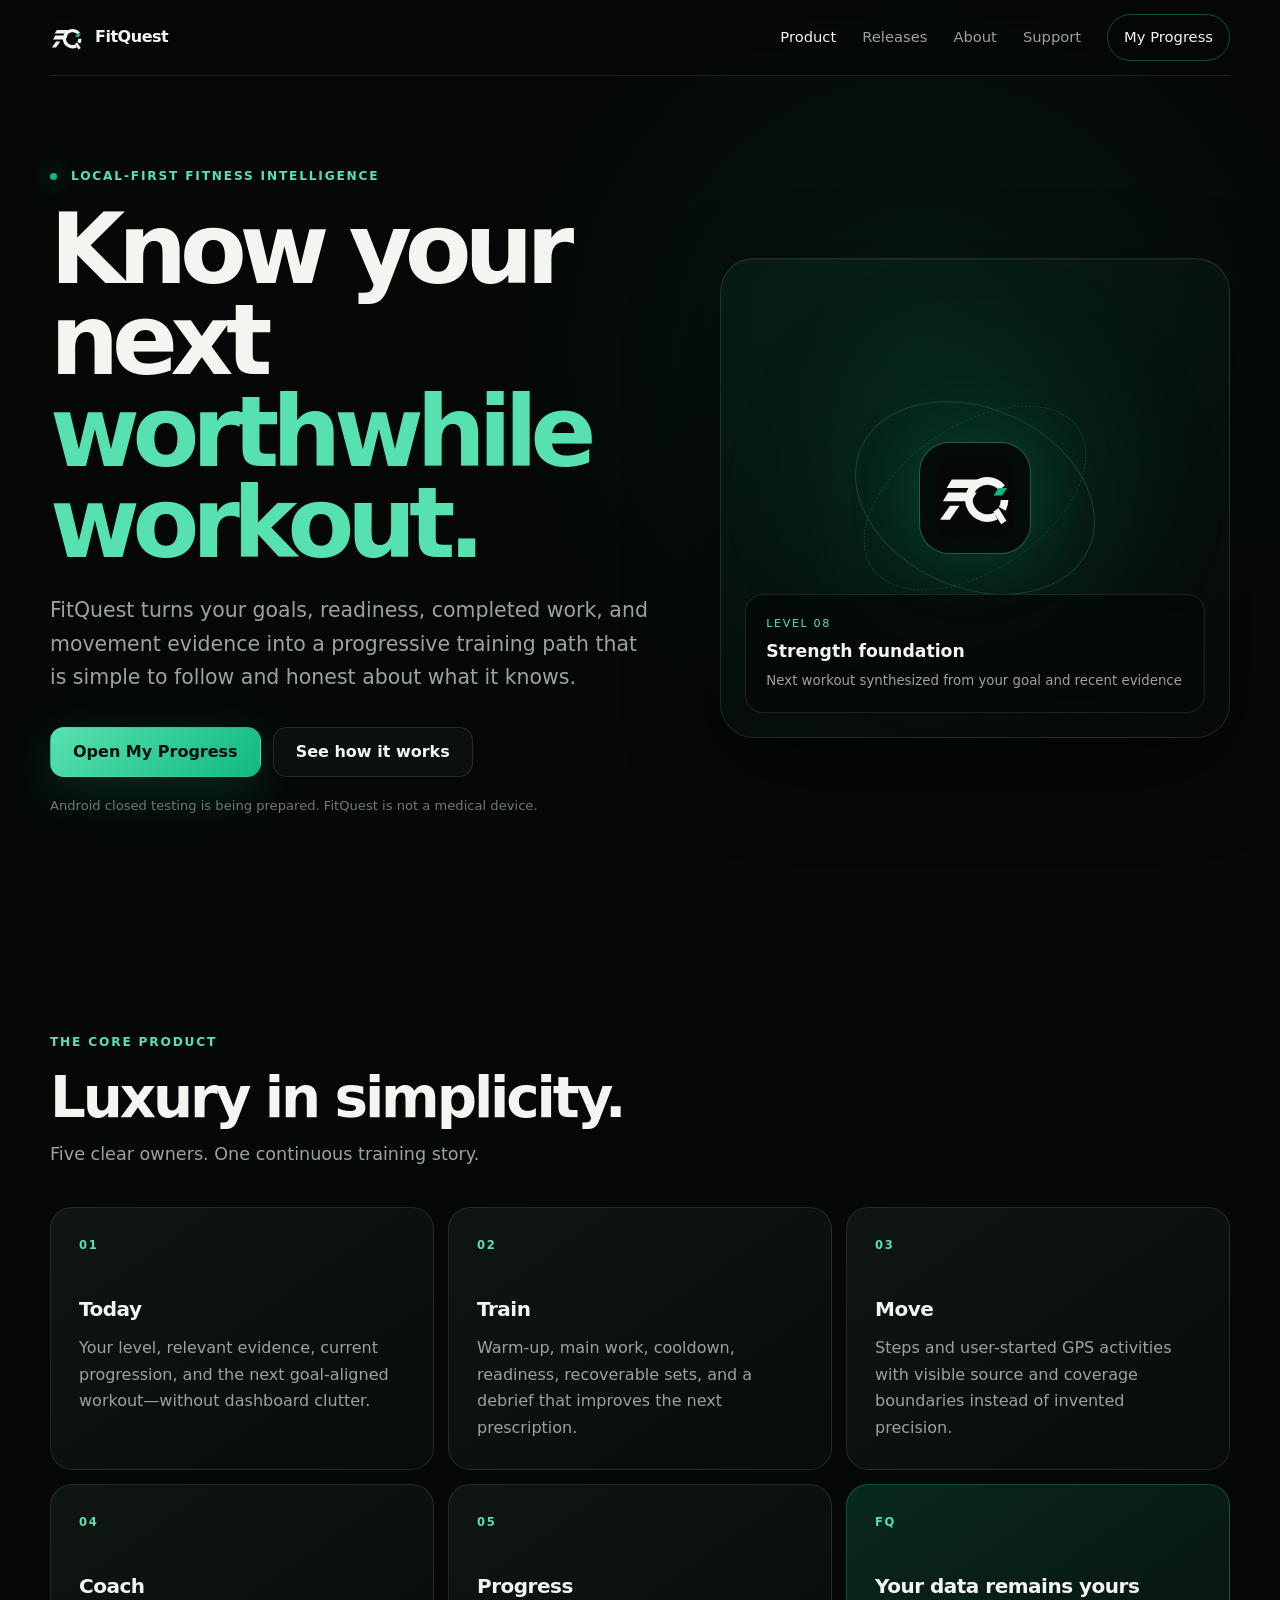
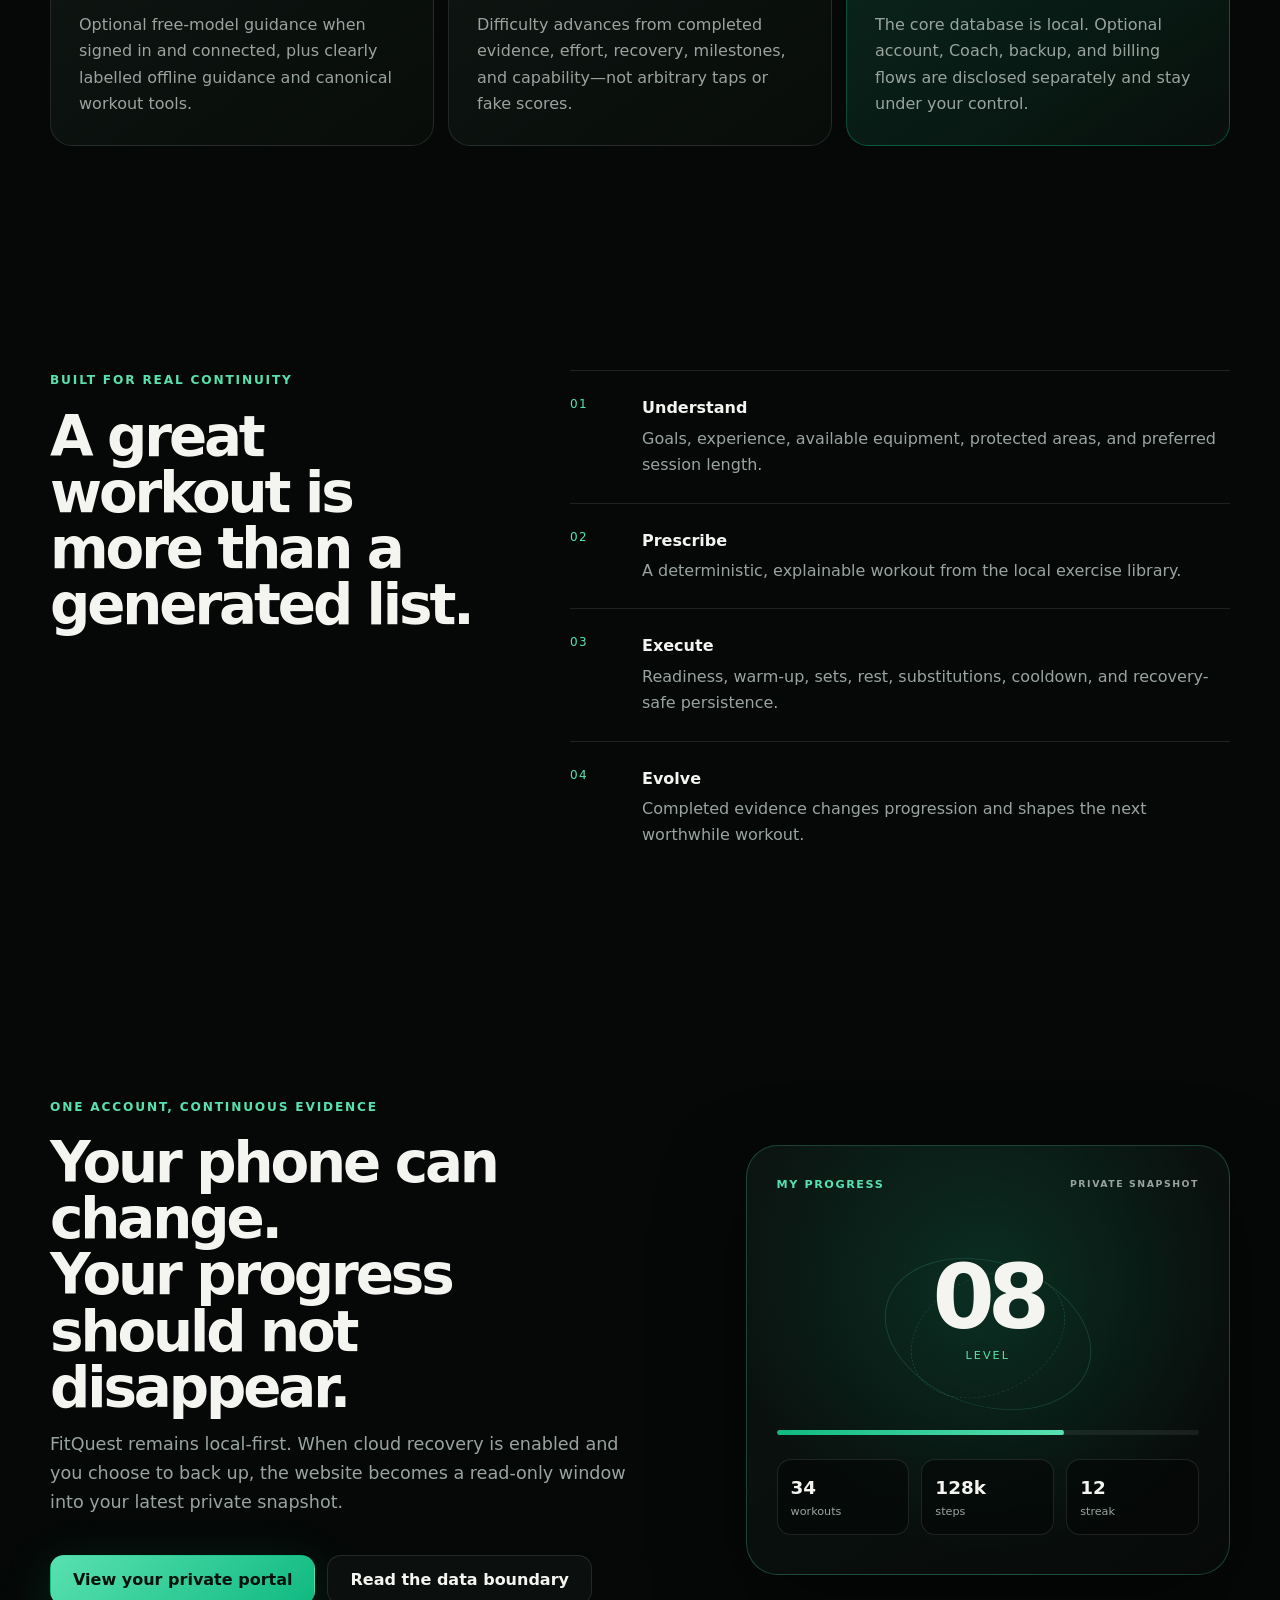
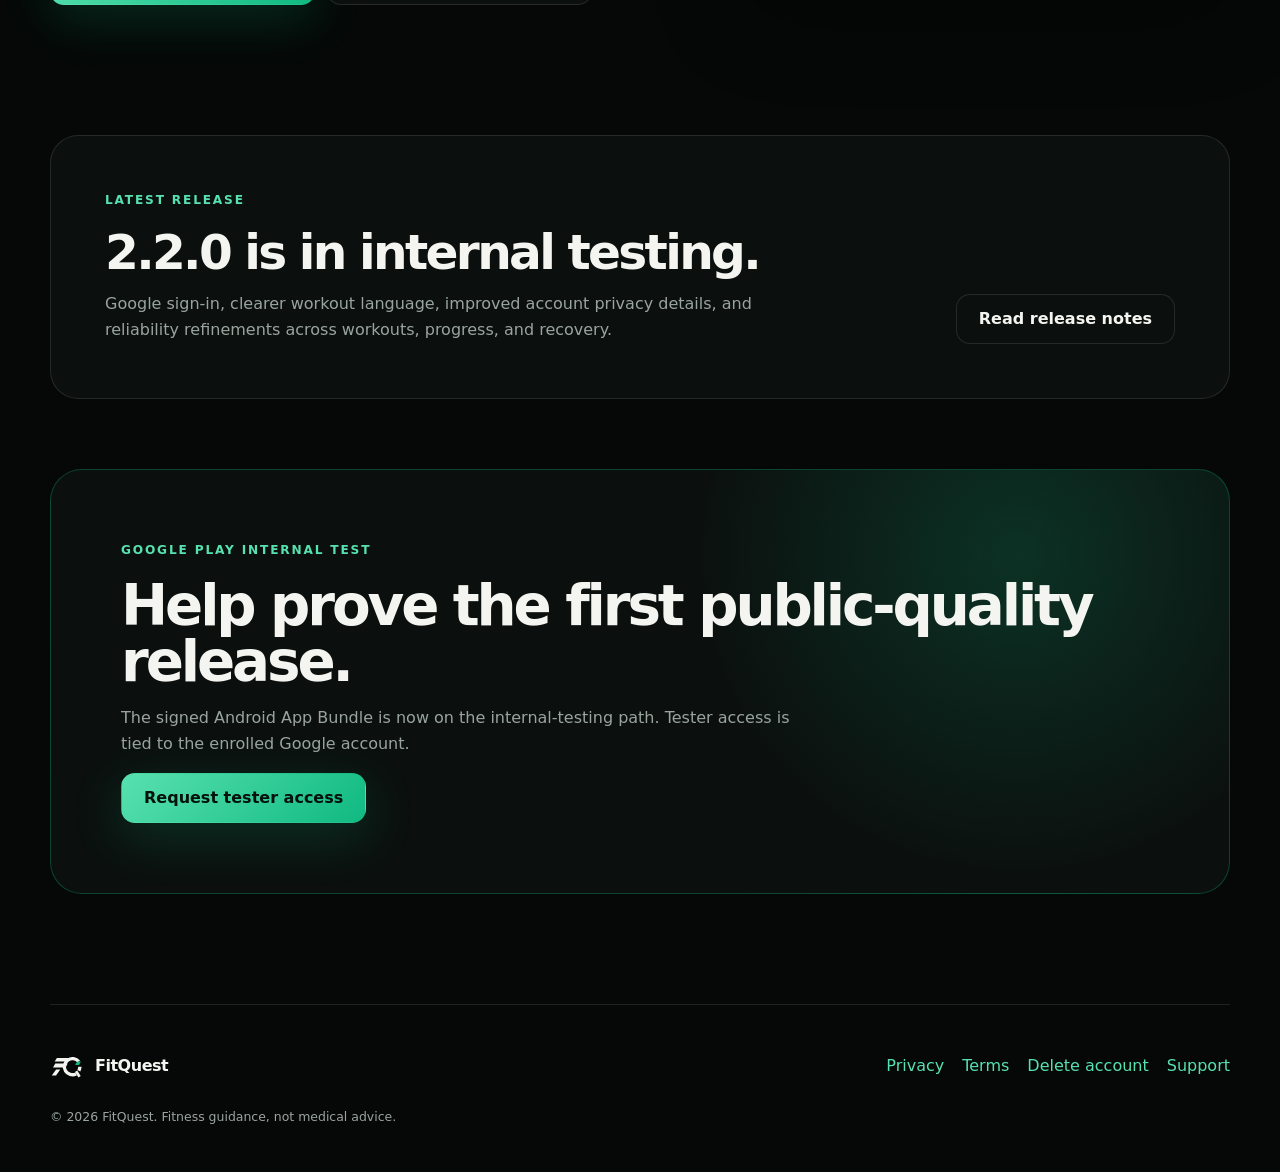
==== commit d0740846: "Add Google sign-in and publish 2.2.0 release details" ====
--- a/index.html
+++ b/index.html
@@ -3,11 +3,11 @@
 <head>
   <meta charset="utf-8">
   <meta name="viewport" content="width=device-width,initial-scale=1">
-  <meta name="description" content="FitQuest is a local-first fitness quest engine that turns goals and training evidence into a clear next workout.">
+  <meta name="description" content="FitQuest is a local-first fitness engine that turns goals and training evidence into a clear next workout.">
   <meta name="theme-color" content="#050807">
-  <meta property="og:title" content="FitQuest — Your next worthwhile quest">
+  <meta property="og:title" content="FitQuest — Your next worthwhile workout">
   <meta property="og:description" content="Progressive workouts, honest movement evidence, and optional AI guidance in one premium fitness system.">
-  <title>FitQuest — Your next worthwhile quest</title>
+  <title>FitQuest — Your next worthwhile workout</title>
   <link rel="icon" href="brand-mark.svg" type="image/svg+xml">
   <link rel="stylesheet" href="css/release.css">
   <script src="js/site.js" defer></script>
@@ -22,10 +22,10 @@
     <section class="hero">
       <div class="hero-copy">
         <p class="eyebrow"><span class="signal"></span> Local-first fitness intelligence</p>
-        <h1>Know your next <span>worthwhile quest.</span></h1>
+        <h1>Know your next <span>worthwhile workout.</span></h1>
         <p class="lede">FitQuest turns your goals, readiness, completed work, and movement evidence into a progressive training path that is simple to follow and honest about what it knows.</p>
         <div class="actions">
-          <a class="button primary" href="account.html">Open My Quest</a>
+          <a class="button primary" href="account.html">Open My Progress</a>
           <a class="button secondary" href="#system">See how it works</a>
         </div>
         <p class="fine">Android closed testing is being prepared. FitQuest is not a medical device.</p>
@@ -34,7 +34,7 @@
         <div class="orbit orbit-a"></div>
         <div class="orbit orbit-b"></div>
         <div class="quest-core"><img src="brand-mark.svg" alt="FitQuest mark"></div>
-        <div class="quest-label"><span>LEVEL 08</span><strong>Strength foundation</strong><small>Next quest synthesized from your goal and recent evidence</small></div>
+        <div class="quest-label"><span>LEVEL 08</span><strong>Strength foundation</strong><small>Next workout synthesized from your goal and recent evidence</small></div>
       </div>
     </section>
 
@@ -43,7 +43,7 @@
       <h2>Luxury in simplicity.</h2>
       <p class="section-intro">Five clear owners. One continuous training story.</p>
       <div class="feature-grid">
-        <article class="panel"><span class="index">01</span><h3>Today</h3><p>Your level, relevant evidence, current progression, and the next goal-aligned quest—without dashboard clutter.</p></article>
+        <article class="panel"><span class="index">01</span><h3>Today</h3><p>Your level, relevant evidence, current progression, and the next goal-aligned workout—without dashboard clutter.</p></article>
         <article class="panel"><span class="index">02</span><h3>Train</h3><p>Warm-up, main work, cooldown, readiness, recoverable sets, and a debrief that improves the next prescription.</p></article>
         <article class="panel"><span class="index">03</span><h3>Move</h3><p>Steps and user-started GPS activities with visible source and coverage boundaries instead of invented precision.</p></article>
         <article class="panel"><span class="index">04</span><h3>Coach</h3><p>Optional free-model guidance when signed in and connected, plus clearly labelled offline guidance and canonical workout tools.</p></article>
@@ -55,20 +55,20 @@
     <section class="section split">
       <div>
         <p class="eyebrow">Built for real continuity</p>
-        <h2>A quest is more than a generated list.</h2>
+        <h2>A great workout is more than a generated list.</h2>
       </div>
       <ol class="flow">
         <li><span>01</span><div><strong>Understand</strong><p>Goals, experience, available equipment, protected areas, and preferred session length.</p></div></li>
         <li><span>02</span><div><strong>Prescribe</strong><p>A deterministic, explainable workout from the local exercise library.</p></div></li>
         <li><span>03</span><div><strong>Execute</strong><p>Readiness, warm-up, sets, rest, substitutions, cooldown, and recovery-safe persistence.</p></div></li>
-        <li><span>04</span><div><strong>Evolve</strong><p>Completed evidence changes progression and shapes the next worthwhile quest.</p></div></li>
+        <li><span>04</span><div><strong>Evolve</strong><p>Completed evidence changes progression and shapes the next worthwhile workout.</p></div></li>
       </ol>
     </section>
 
     <section class="section continuity">
       <div class="continuity-copy">
         <p class="eyebrow">One account, continuous evidence</p>
-        <h2>Your phone can change.<br>Your quest should not disappear.</h2>
+        <h2>Your phone can change.<br>Your progress should not disappear.</h2>
         <p class="section-intro">FitQuest remains local-first. When cloud recovery is enabled and you choose to back up, the website becomes a read-only window into your latest private snapshot.</p>
         <div class="actions">
           <a class="button primary" href="account.html">View your private portal</a>
@@ -76,18 +76,18 @@
         </div>
       </div>
       <div class="portal-preview" aria-label="Private progress portal preview">
-        <div class="preview-top"><span>MY QUEST</span><small>PRIVATE SNAPSHOT</small></div>
+        <div class="preview-top"><span>MY PROGRESS</span><small>PRIVATE SNAPSHOT</small></div>
         <div class="preview-level"><strong>08</strong><span>LEVEL</span></div>
         <div class="preview-progress"><span style="transform:scaleX(.68)"></span></div>
-        <div class="preview-stats"><span><strong>34</strong><small>quests</small></span><span><strong>128k</strong><small>steps</small></span><span><strong>12</strong><small>streak</small></span></div>
+        <div class="preview-stats"><span><strong>34</strong><small>workouts</small></span><span><strong>128k</strong><small>steps</small></span><span><strong>12</strong><small>streak</small></span></div>
       </div>
     </section>
 
     <section class="section release-strip">
       <div>
         <p class="eyebrow">Latest release</p>
-        <h2>2.1.0 is in internal testing.</h2>
-        <p>Play-qualified Android bundle, evidence-backed progression, Health Connect Steps, account recovery, and the Quest Cut identity.</p>
+        <h2>2.2.0 is in internal testing.</h2>
+        <p>Google sign-in, clearer workout language, improved account privacy details, and reliability refinements across workouts, progress, and recovery.</p>
       </div>
       <a class="button secondary" href="releases.html">Read release notes</a>
     </section>
--- a/css/release.css
+++ b/css/release.css
@@ -138,6 +138,13 @@
 .auth-card label { margin-top: 8px; color: var(--muted); font-size: .78rem; font-weight: 700; letter-spacing: .04em; }
 .auth-card input { width: 100%; min-height: 54px; padding: 0 16px; border: 1px solid var(--border); border-radius: 13px; color: var(--text); background: #060807; transition: border-color .18s ease, box-shadow .18s ease; }
 .auth-card input:focus { border-color: rgba(88,225,176,.55); outline: 0; box-shadow: 0 0 0 4px rgba(16,185,129,.09); }
+.google-signin { display: block; width: 270px; height: 60px; margin: 24px auto 0; padding: 0; border: 0; border-radius: 30px; background: transparent; cursor: pointer; transition: opacity .18s ease, transform .18s ease; }
+.google-signin:hover { transform: translateY(-1px); }
+.google-signin:disabled { opacity: .48; cursor: wait; transform: none; }
+.google-signin img { display: block; width: 270px; height: 60px; }
+.auth-divider { display: grid; grid-template-columns: 1fr auto 1fr; gap: 12px; align-items: center; margin: 20px 0 2px; color: var(--muted); }
+.auth-divider span { height: 1px; background: var(--border); }
+.auth-divider small { font-size: .76rem; }
 .text-button { display: block; margin: 20px auto 0; padding: 8px; border: 0; color: var(--accent-2); background: transparent; cursor: pointer; }
 .form-status { min-height: 26px; margin: 16px 0 0; color: var(--accent-2); font-size: .86rem; }
 .form-status.error { color: var(--danger); }
